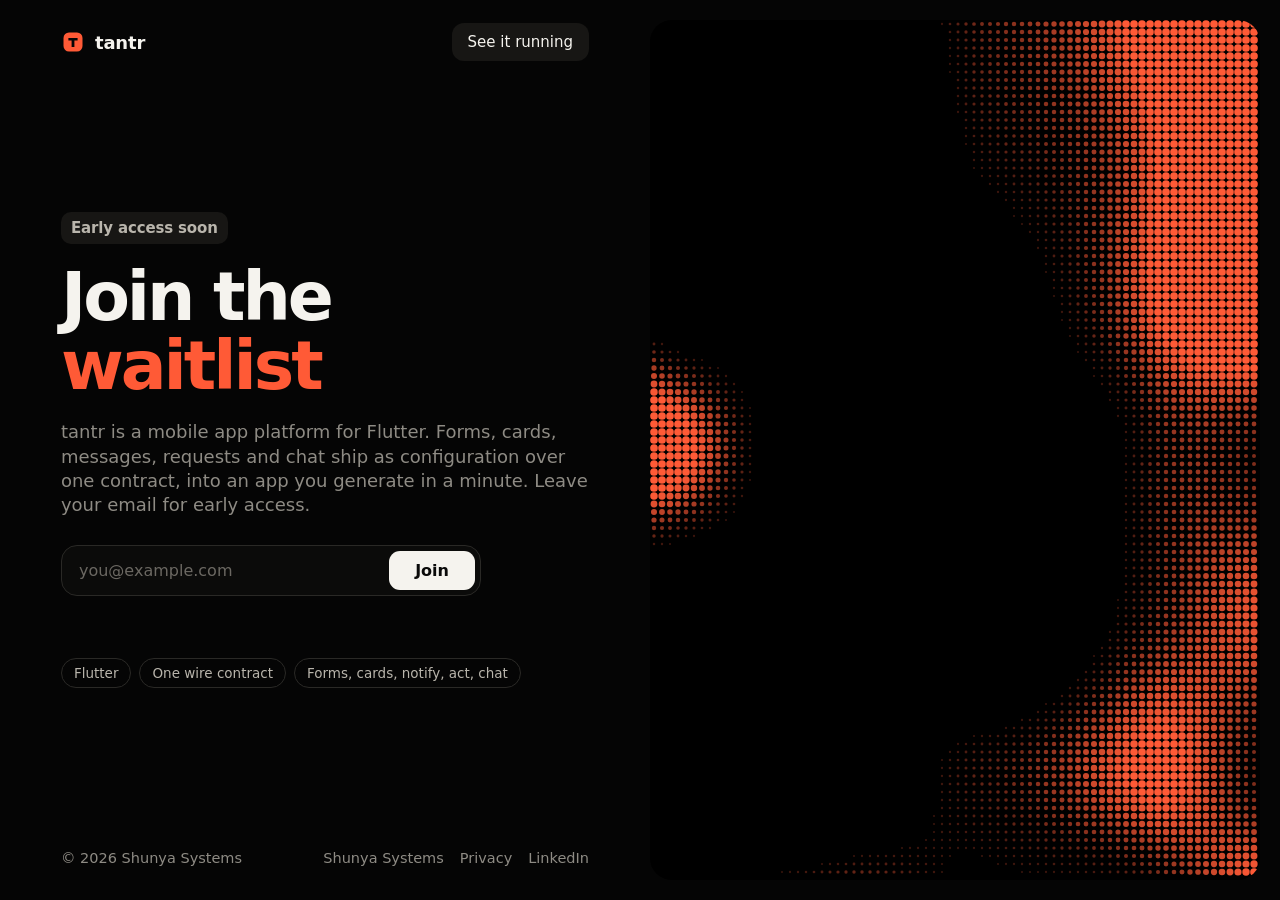
==== tantr/index.html @ f2509582 "The waitlist pages: Shunya Systems at /, tantr at /tantr/; one waitlist_joined event to PostHog; an " ====
<!doctype html>
<html lang="en" data-brand="tantr">
<head>
<meta charset="utf-8">
<meta name="viewport" content="width=device-width, initial-scale=1">
<title>tantr: join the waitlist</title>
<meta name="description" content="tantr is a mobile app platform for Flutter: forms, cards, messages, requests and chat ship as configuration over one contract. Join the waitlist for early access.">
<meta name="theme-color" content="#050505">
<meta property="og:type" content="website">
<meta property="og:title" content="tantr: join the waitlist">
<meta property="og:description" content="tantr is a mobile app platform for Flutter: forms, cards, messages, requests and chat ship as configuration over one contract. Join the waitlist for early access.">
<meta name="twitter:card" content="summary">
<link rel="icon" href="../assets/tantr.svg" type="image/svg+xml">
<link rel="stylesheet" href="../assets/site.css">
</head>
<body>
<main class="page">
  <section class="copy">
    <header class="top">
      <a class="brand" href="./" aria-label="tantr, home"><svg viewBox="0 0 24 24" fill="currentColor" aria-hidden="true"><rect x="2.5" y="2.5" width="19" height="19" rx="5.5"/><path d="M7.4 8h9.2v2.5h-3.2V17h-2.8v-6.5H7.4z" fill="#050505"/></svg><span>tantr</span></a>
      <a class="pill-link" href="https://tantr.app">See it running</a>
    </header>
    <div class="hero">
      <span class="badge">Early access soon</span>
      <h1>Join the <em>waitlist</em></h1>
      <p class="lede">tantr is a mobile app platform for Flutter. Forms, cards, messages, requests and chat ship as configuration over one contract, into an app you generate in a minute. Leave your email for early access.</p>
      <form class="join" novalidate>
        <label class="hp" aria-hidden="true">Company <input type="text" name="company" tabindex="-1" autocomplete="off"></label>
        <input type="email" name="email" placeholder="you@example.com" autocomplete="email" inputmode="email" aria-label="Your email address" required>
        <button type="submit">Join</button>
      </form>
      <p class="note" role="status" aria-live="polite"></p>
      <ul class="facts" aria-label="What it is"><li>Flutter</li><li>One wire contract</li><li>Forms, cards, notify, act, chat</li></ul>
    </div>
    <footer class="foot">
      <span>&copy; 2026 Shunya Systems</span>
      <nav aria-label="Footer"><a href="../">Shunya Systems</a><a href="../privacy.html">Privacy</a><a href="https://www.linkedin.com/in/vraj0703/" rel="noopener">LinkedIn</a></nav>
    </footer>
  </section>
  <aside class="panel" aria-hidden="true"><canvas></canvas></aside>
</main>
<script src="../config.js"></script>
<script src="../assets/panel.js" defer></script>
<script src="../assets/site.js" defer></script>
</body>
</html>
---- assets/site.css ----
/* Waitlist pages for Shunya Systems and tantr. One sheet, two brands: a page sets
   data-brand on <html> and the accent follows. Dark, two columns, nothing fetched. */
:root {
  --bg: #050505; --ink: #f5f3ee; --soft: #8e8b84; --line: #2a2926; --chip: #171614;
  --accent: #d9a441; --accent-2: #f3d58a; --on-accent: #14110a;
  --sans: ui-sans-serif, system-ui, -apple-system, "Segoe UI", Inter, Roboto, "Helvetica Neue", Arial, sans-serif;
}
:root[data-brand="tantr"] { --accent: #ff5a36; --accent-2: #ffb199; --on-accent: #190803; }
* { box-sizing: border-box; }
html, body { height: 100%; }
body { margin: 0; background: var(--bg); color: var(--ink); font-family: var(--sans);
  -webkit-font-smoothing: antialiased; text-rendering: optimizeLegibility; }
a { color: inherit; }
.page { min-height: 100dvh; display: grid; grid-template-columns: minmax(0, 1fr) minmax(0, 1fr); gap: 20px; padding: 20px; }
.copy { display: flex; flex-direction: column; padding: 0 clamp(12px, 3.2vw, 46px); min-width: 0; }
.top { display: flex; align-items: center; justify-content: space-between; height: 44px; }
.brand { display: inline-flex; align-items: center; gap: 10px; font-weight: 650; letter-spacing: -0.01em; font-size: 18px; text-decoration: none; }
.brand svg { width: 24px; height: 24px; color: var(--accent); }
.pill-link { background: var(--chip); border-radius: 12px; padding: 10px 16px; font-size: 15px; text-decoration: none; transition: background .15s; }
.pill-link:hover, .pill-link:focus-visible { background: #24221f; }
.hero { margin: auto 0; padding: 48px 0; max-width: 560px; }
.badge { display: inline-block; background: var(--chip); color: #b9b5ac; border-radius: 10px; padding: 7px 10px; font-size: 15px; font-weight: 550; letter-spacing: -0.01em; }
h1 { font-size: clamp(42px, 6.1vw, 68px); line-height: 1.02; letter-spacing: -0.045em; font-weight: 550; margin: 18px 0 20px; }
h1 em { font-style: normal; color: var(--accent); }
.lede { color: var(--soft); font-size: clamp(16px, 1.45vw, 18px); line-height: 1.35; margin: 0 0 28px; max-width: 30em; }
form.join { display: flex; align-items: center; gap: 6px; max-width: 420px; border: 1px solid var(--line); border-radius: 16px; padding: 5px; background: #0b0b0a; transition: border-color .15s; }
form.join:focus-within { border-color: var(--accent); }
form.join input[type=email] { flex: 1; min-width: 0; background: transparent; border: 0; outline: 0; color: var(--ink); font: inherit; font-size: 16px; padding: 10px 12px; }
form.join input::placeholder { color: #6b6862; }
form.join button { border: 0; border-radius: 11px; background: var(--ink); color: #0a0a0a; font: inherit; font-size: 16px; font-weight: 550; padding: 10px 26px; cursor: pointer; transition: background .15s, transform .05s; }
form.join button:hover { background: var(--accent-2); }
form.join button:active { transform: translateY(1px); }
form.join button[disabled] { opacity: .6; cursor: progress; }
.hp { position: absolute; left: -9999px; width: 1px; height: 1px; opacity: 0; }
.note { min-height: 22px; margin: 14px 2px 0; font-size: 14.5px; color: var(--soft); }
.note[data-kind="ok"] { color: var(--accent-2); }
.note[data-kind="err"] { color: #ff8f7a; }
.facts { display: flex; flex-wrap: wrap; gap: 8px; margin: 26px 0 0; padding: 0; list-style: none; }
.facts li { border: 1px solid var(--line); border-radius: 999px; padding: 6px 12px; font-size: 13.5px; color: #b9b5ac; }
.foot { display: flex; align-items: center; justify-content: space-between; gap: 12px; color: var(--soft); font-size: 14.5px; height: 44px; }
.foot nav { display: flex; gap: 16px; }
.foot a { text-decoration: none; }
.foot a:hover, .foot a:focus-visible { color: var(--ink); }
.panel { position: relative; border-radius: 22px; overflow: hidden; background: #000; min-height: 320px; }
.panel canvas { position: absolute; inset: 0; width: 100%; height: 100%; display: block; }
:focus-visible { outline: 2px solid var(--accent); outline-offset: 3px; border-radius: 8px; }
form.join input:focus-visible { outline: 0; }
.prose { max-width: 680px; margin: 0 auto; padding: 40px 24px 80px; line-height: 1.55; color: #d2cfc7; }
.prose h1 { font-size: 34px; letter-spacing: -0.03em; }
.prose h2 { font-size: 19px; margin-top: 30px; color: var(--ink); }
@media (max-width: 860px) {
  .page { grid-template-columns: 1fr; grid-template-rows: auto minmax(260px, 38vh); padding: 14px; }
  .copy { padding: 0 6px; }
  .hero { padding: 40px 0 34px; }
  .foot { height: auto; padding: 14px 0 6px; flex-wrap: wrap; }
}
@media (prefers-reduced-motion: reduce) { * { transition: none !important; } }
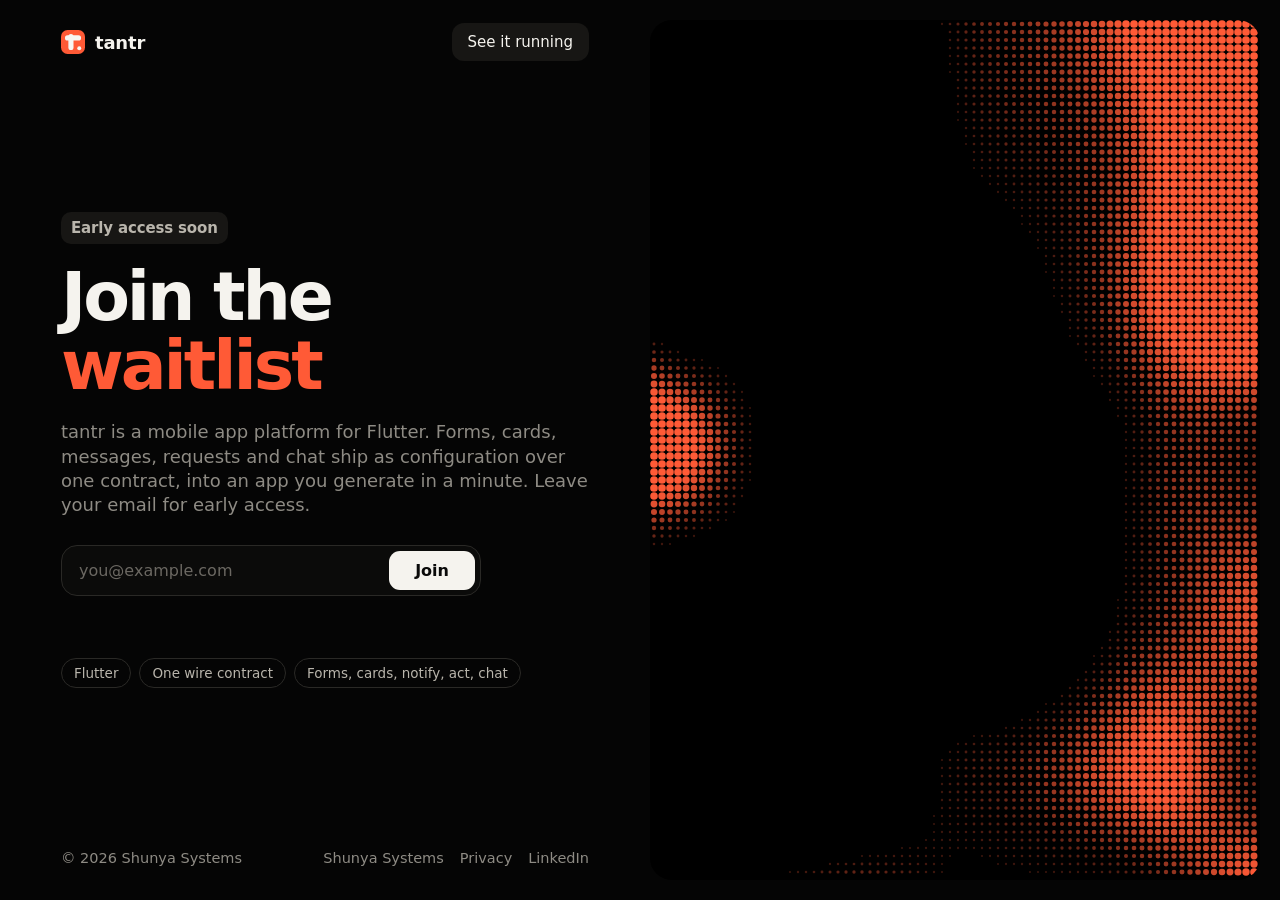
==== commit 96c8f615: "The tantr page carries the locked Spark mark: header and favicon, in place of the simplified T Co-Au" ====
--- a/tantr/index.html
+++ b/tantr/index.html
@@ -17,7 +17,7 @@
 <main class="page">
   <section class="copy">
     <header class="top">
-      <a class="brand" href="./" aria-label="tantr, home"><svg viewBox="0 0 24 24" fill="currentColor" aria-hidden="true"><rect x="2.5" y="2.5" width="19" height="19" rx="5.5"/><path d="M7.4 8h9.2v2.5h-3.2V17h-2.8v-6.5H7.4z" fill="#050505"/></svg><span>tantr</span></a>
+      <a class="brand" href="./" aria-label="tantr, home"><svg viewBox="0 0 112 112" aria-hidden="true"><rect width="112" height="112" rx="30.24" fill="currentColor"/><rect x="34.4" y="18.4" width="24" height="75.2" rx="12" fill="#f7f6f2"/><rect x="18.4" y="24.8" width="75.2" height="24" rx="12" fill="#f7f6f2"/><circle cx="85.2" cy="85.2" r="9.2" fill="#f7f6f2"/></svg><span>tantr</span></a>
       <a class="pill-link" href="https://tantr.app">See it running</a>
     </header>
     <div class="hero">
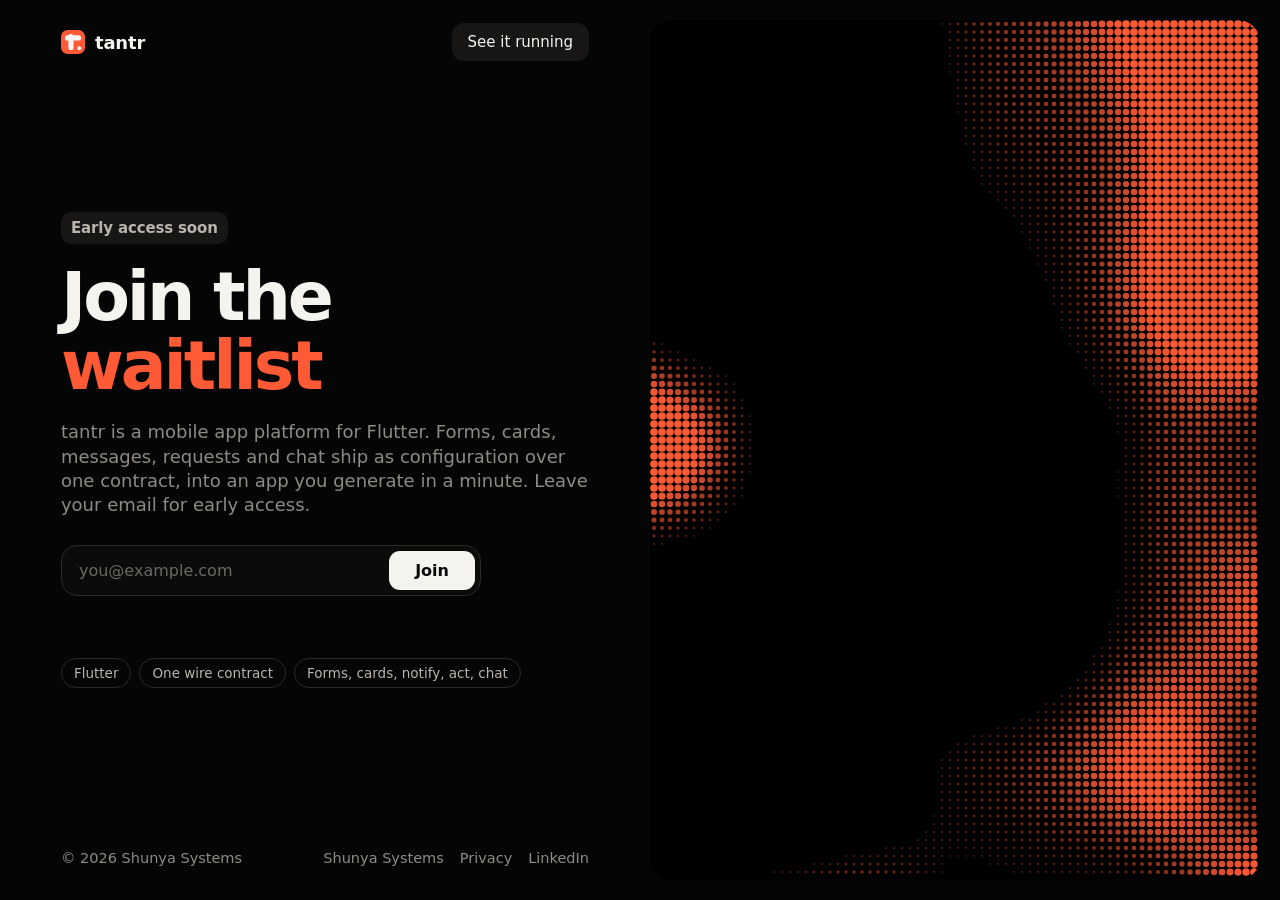
==== commit c8d76429: "Share images: a 1200 x 630 card per page drawn from the approved marks, named in og:image and twitte" ====
--- a/tantr/index.html
+++ b/tantr/index.html
@@ -9,7 +9,12 @@
 <meta property="og:type" content="website">
 <meta property="og:title" content="tantr: join the waitlist">
 <meta property="og:description" content="tantr is a mobile app platform for Flutter: forms, cards, messages, requests and chat ship as configuration over one contract. Join the waitlist for early access.">
-<meta name="twitter:card" content="summary">
+<meta property="og:url" content="https://shunya.systems/tantr/">
+<meta property="og:image" content="https://shunya.systems/assets/og-tantr.png">
+<meta property="og:image:width" content="1200">
+<meta property="og:image:height" content="630">
+<meta name="twitter:card" content="summary_large_image">
+<meta name="twitter:image" content="https://shunya.systems/assets/og-tantr.png">
 <link rel="icon" href="../assets/tantr.svg" type="image/svg+xml">
 <link rel="stylesheet" href="../assets/site.css">
 </head>
